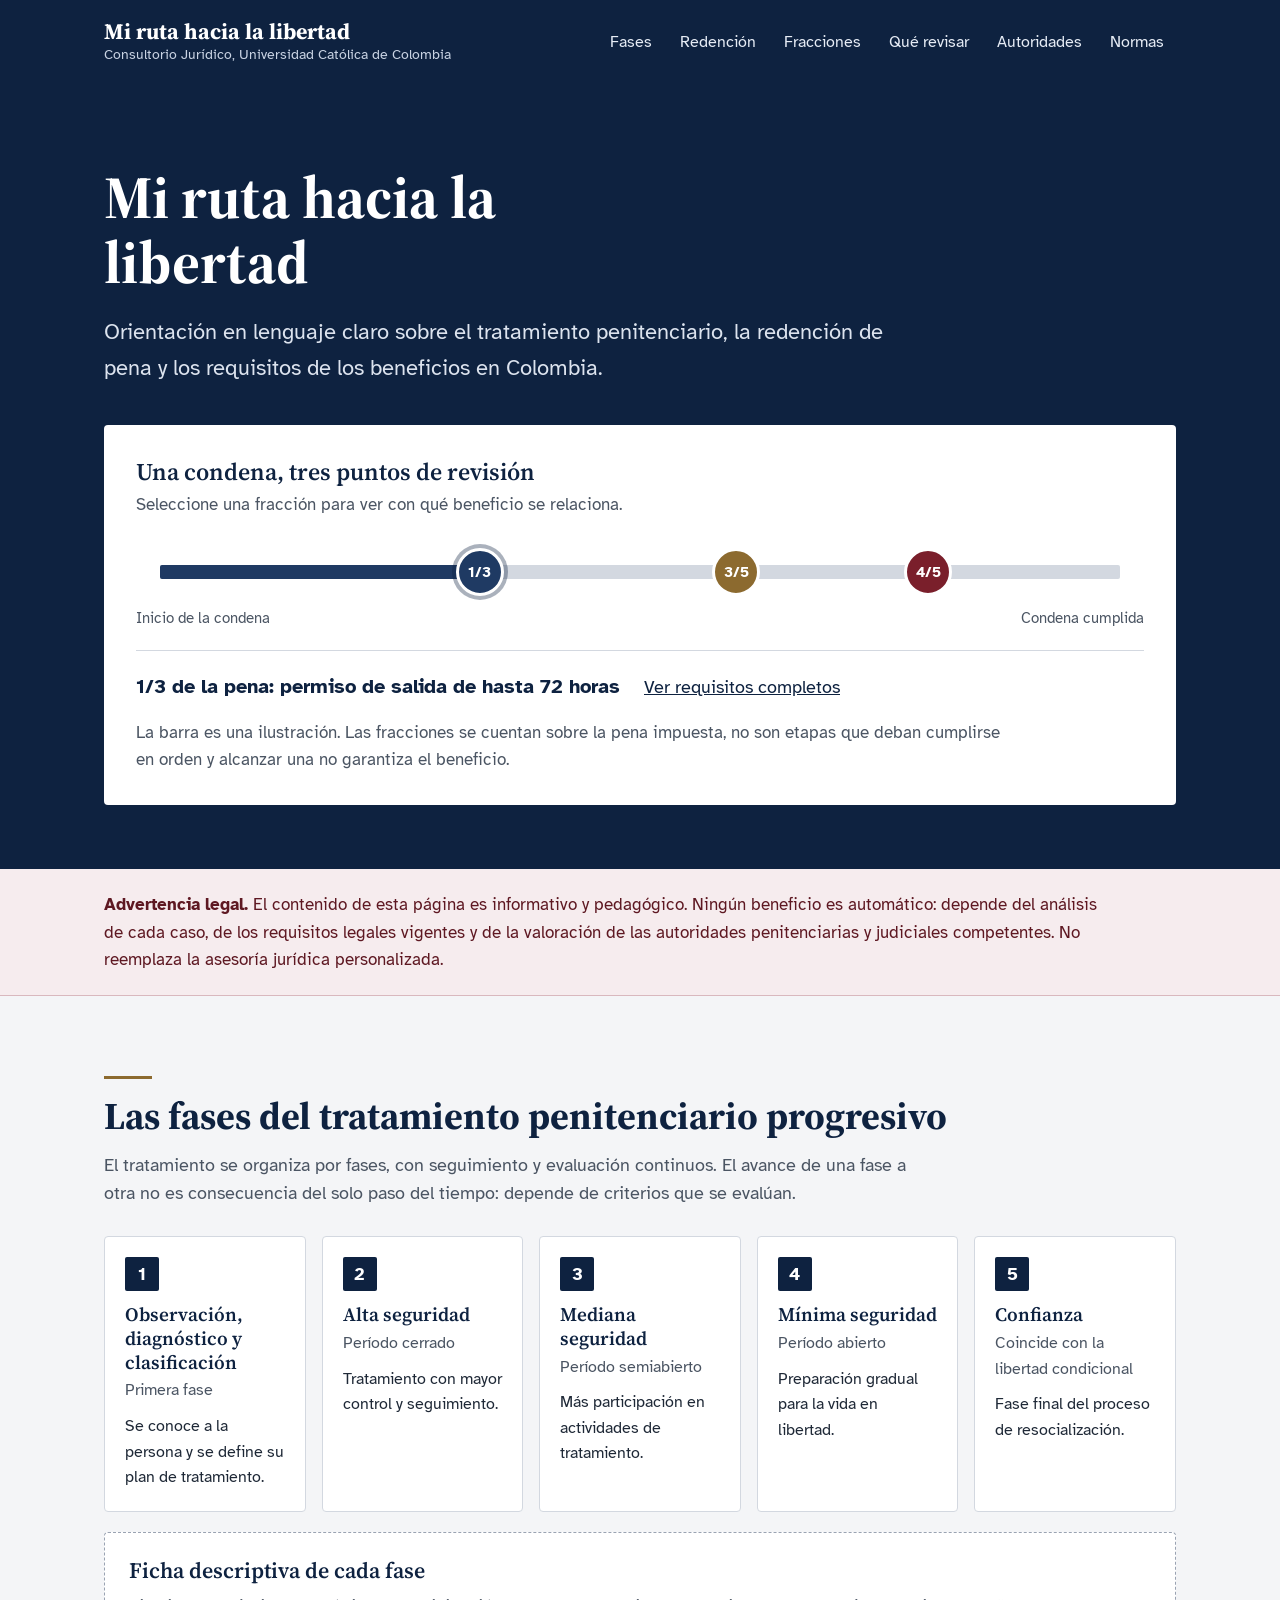
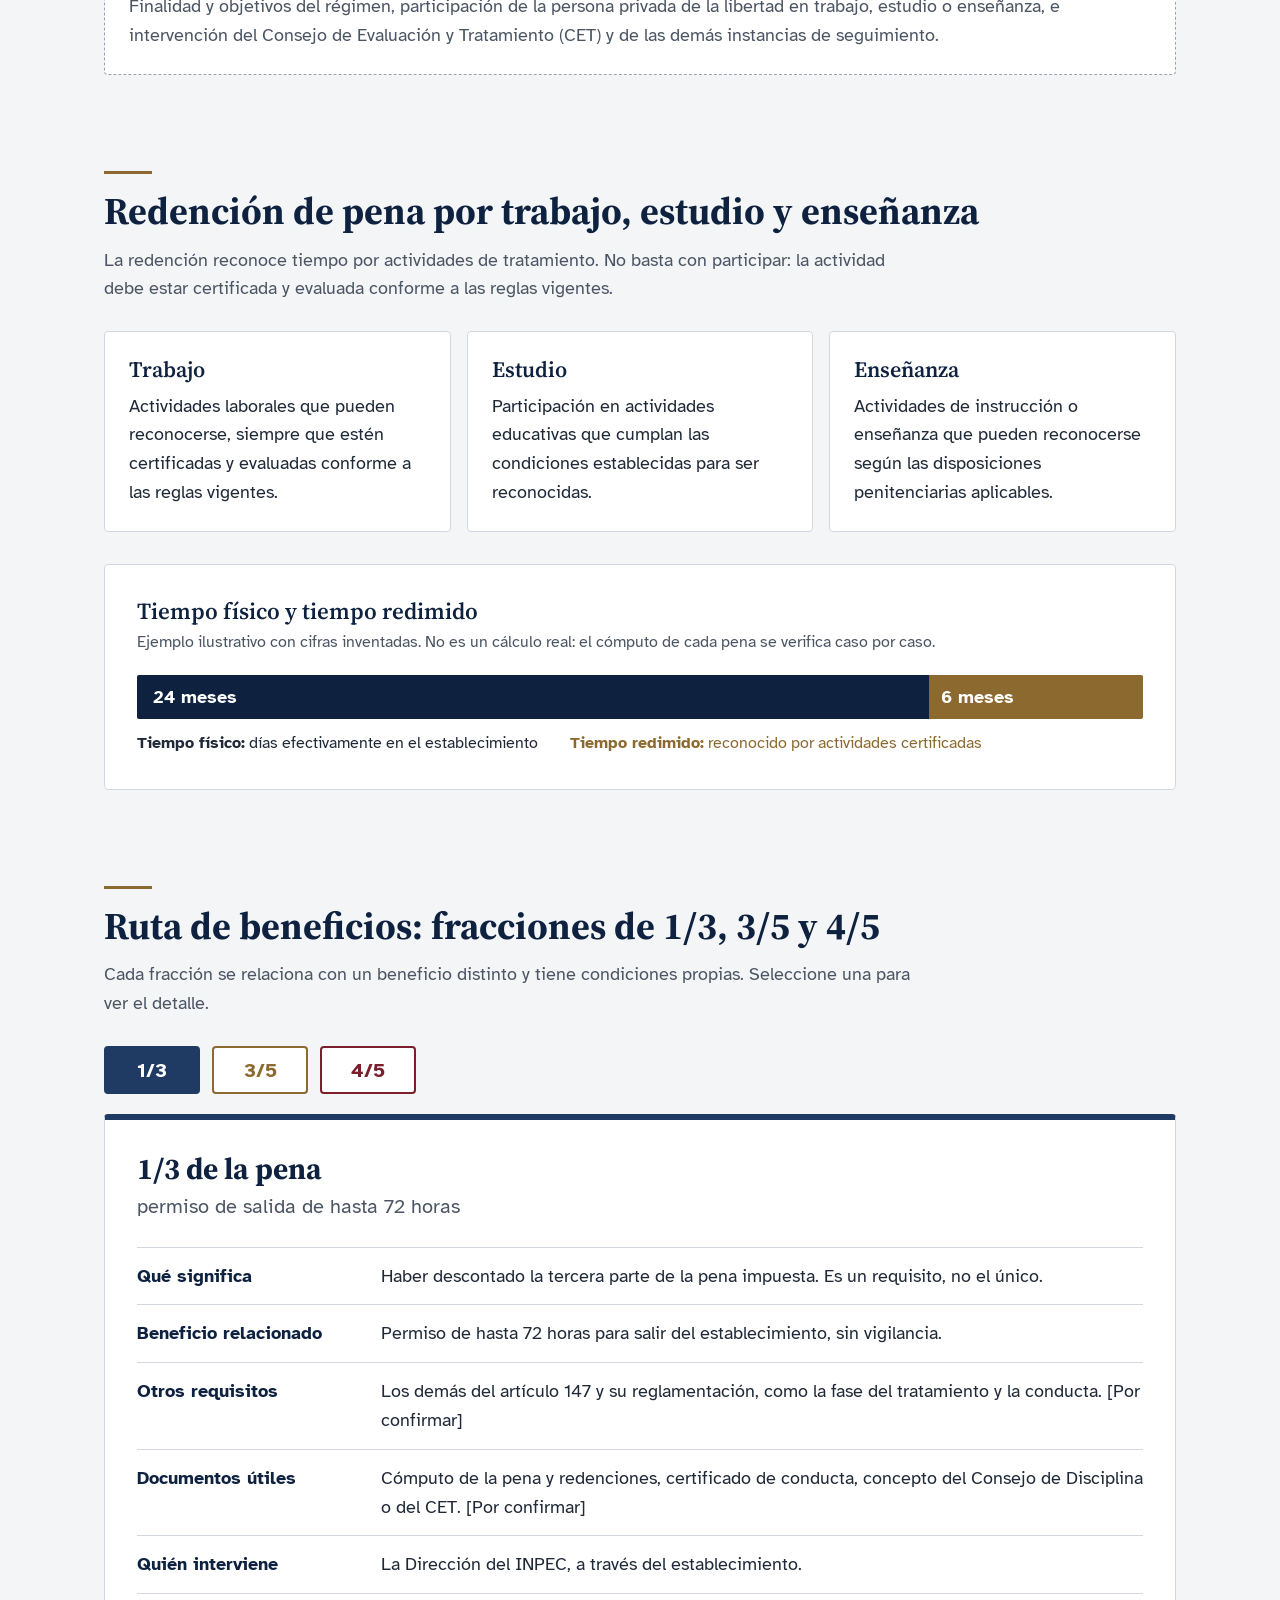
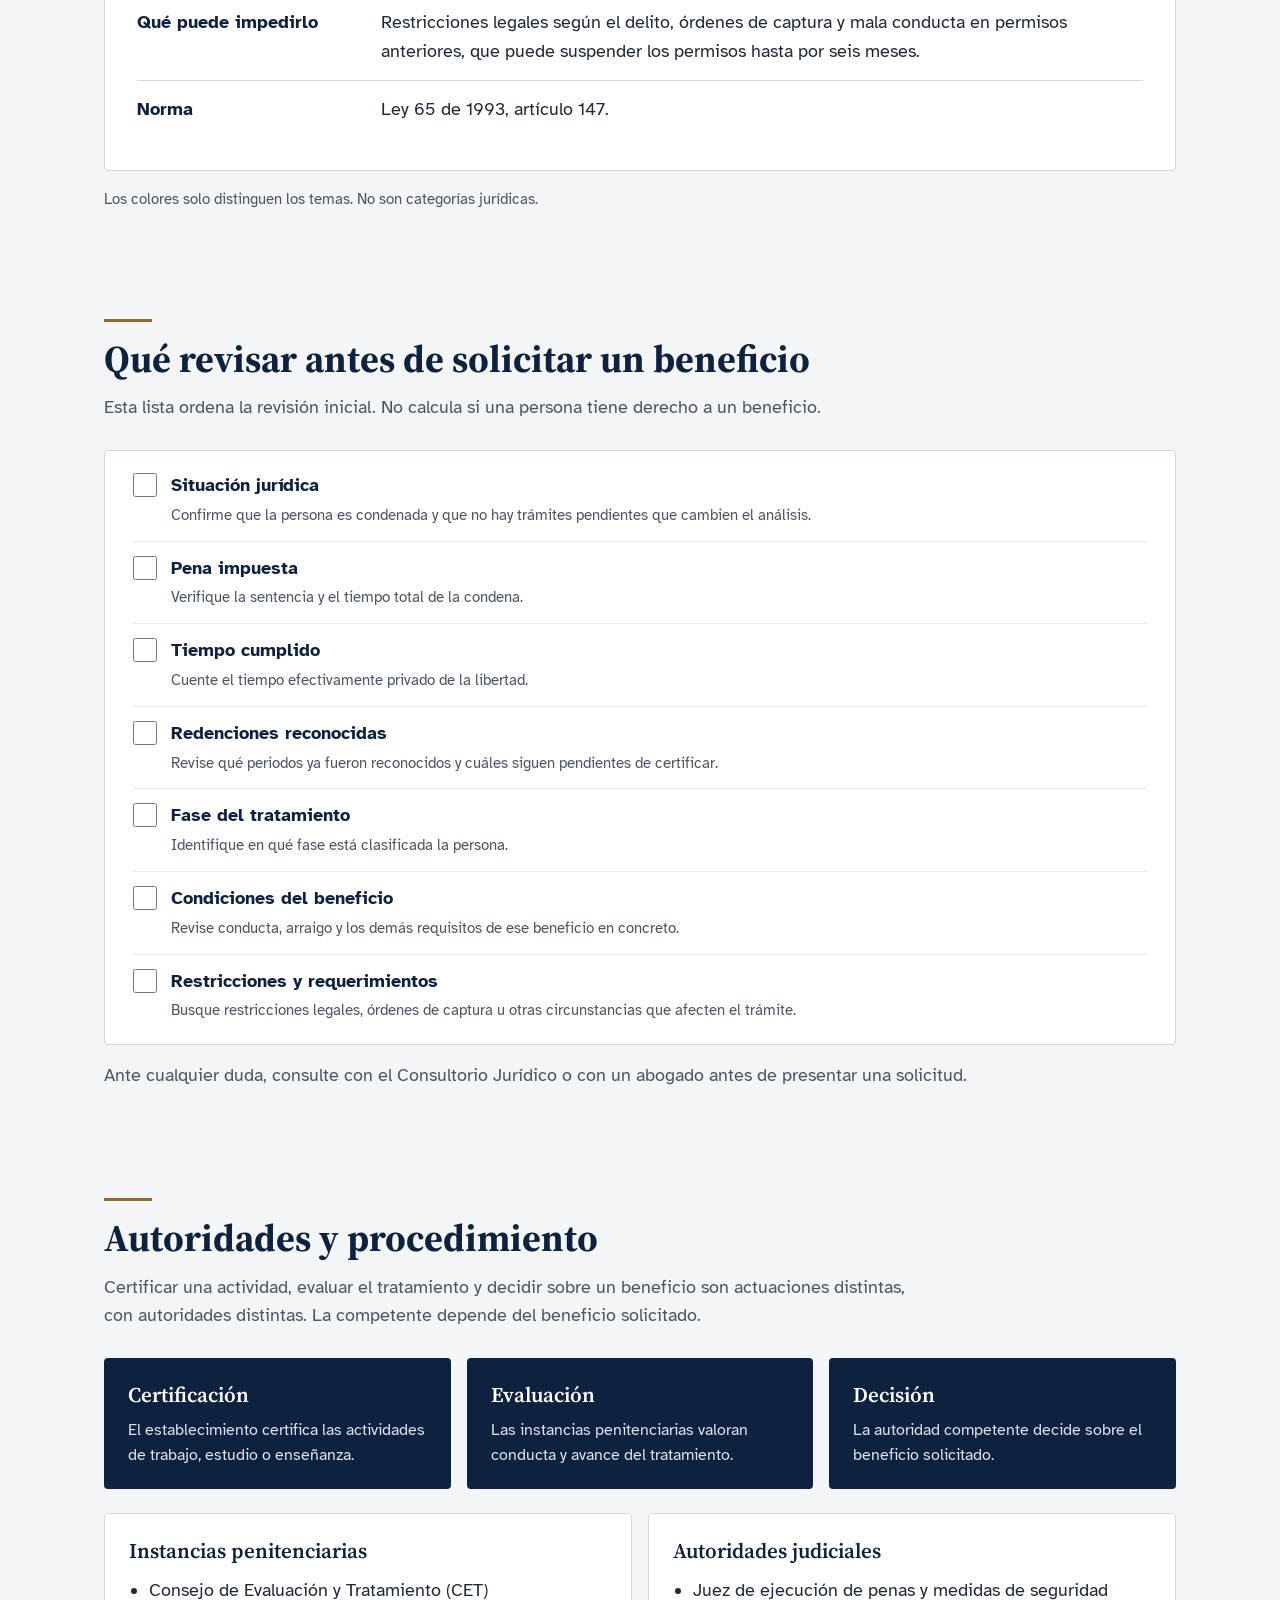
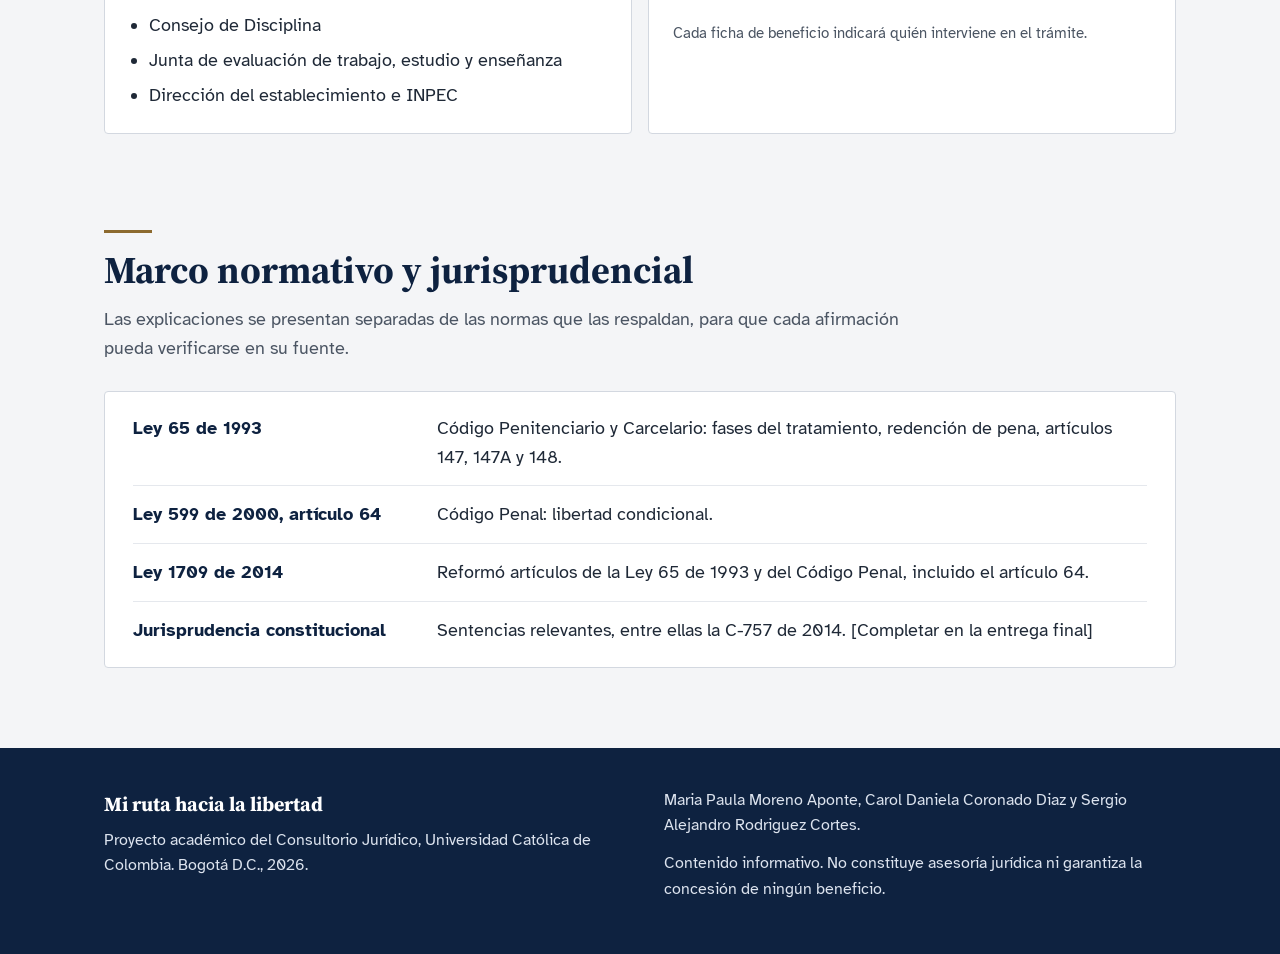
==== index.html @ f4479257 "Sitio web e infografía: Mi ruta hacia la libertad" ====
<!doctype html>
<html lang="es">
<head>
<meta charset="utf-8">
<meta name="viewport" content="width=device-width, initial-scale=1">
<title>Mi ruta hacia la libertad</title>
<meta name="description" content="Orientación en lenguaje claro sobre el tratamiento penitenciario, la redención de pena y los requisitos de los beneficios en Colombia.">
<link rel="preconnect" href="https://fonts.googleapis.com">
<link rel="preconnect" href="https://fonts.gstatic.com" crossorigin>
<link href="https://fonts.googleapis.com/css2?family=Atkinson+Hyperlegible:wght@400;700&amp;family=Source+Serif+4:opsz,wght@8..60,600;8..60,700&amp;display=swap" rel="stylesheet">
<link rel="stylesheet" href="css/styles.css">
</head>
<body>
<a class="skip-link" href="#contenido">Saltar al contenido</a>

<header class="site-header">
  <div class="container header-inner">
    <a class="brand" href="#inicio">
      <span class="brand-name">Mi ruta hacia la libertad</span>
      <span class="brand-sub">Consultorio Jurídico, Universidad Católica de Colombia</span>
    </a>
    <button class="nav-toggle" type="button" aria-expanded="false" aria-controls="menu">Menú</button>
    <nav id="menu" class="nav" aria-label="Principal">
      <a href="#fases">Fases</a>
      <a href="#redencion">Redención</a>
      <a href="#fracciones">Fracciones</a>
      <a href="#revisar">Qué revisar</a>
      <a href="#autoridades">Autoridades</a>
      <a href="#normas">Normas</a>
    </nav>
  </div>
</header>

<main id="contenido">

  <!-- Sección 1: inicio -->
  <section id="inicio" class="hero">
    <div class="container hero-inner">
      <h1>Mi ruta hacia la libertad</h1>
      <p class="hero-lead">Orientación en lenguaje claro sobre el tratamiento penitenciario, la redención de pena y los requisitos de los beneficios en Colombia.</p>

      <div class="route-card">
        <h2>Una condena, tres puntos de revisión</h2>
        <p class="muted">Seleccione una fracción para ver con qué beneficio se relaciona.</p>
        <div class="route-bar" id="barra">
          <div class="route-track"></div>
          <div class="route-fill" id="relleno"></div>
          <!-- Los marcadores se generan en js/main.js -->
        </div>
        <div class="route-ends"><span>Inicio de la condena</span><span>Condena cumplida</span></div>
        <div class="route-summary">
          <p id="resumen-hero"></p>
          <a href="#fracciones">Ver requisitos completos</a>
        </div>
        <p class="small muted">La barra es una ilustración. Las fracciones se cuentan sobre la pena impuesta, no son etapas que deban cumplirse en orden y alcanzar una no garantiza el beneficio.</p>
      </div>
    </div>
  </section>

  <!-- Advertencia legal -->
  <section class="legal-notice" aria-label="Advertencia legal">
    <div class="container">
      <p><strong>Advertencia legal.</strong> El contenido de esta página es informativo y pedagógico. Ningún beneficio es automático: depende del análisis de cada caso, de los requisitos legales vigentes y de la valoración de las autoridades penitenciarias y judiciales competentes. No reemplaza la asesoría jurídica personalizada.</p>
    </div>
  </section>

  <!-- Sección 2: fases -->
  <section id="fases" class="section container">
    <div class="rule"></div>
    <h2 class="section-title">Las fases del tratamiento penitenciario progresivo</h2>
    <p class="section-intro">El tratamiento se organiza por fases, con seguimiento y evaluación continuos. El avance de una fase a otra no es consecuencia del solo paso del tiempo: depende de criterios que se evalúan.</p>
    <ol class="phases">
      <li class="card"><span class="step">1</span><h3>Observación, diagnóstico y clasificación</h3><p class="small muted">Primera fase</p><p>Se conoce a la persona y se define su plan de tratamiento.</p></li>
      <li class="card"><span class="step">2</span><h3>Alta seguridad</h3><p class="small muted">Período cerrado</p><p>Tratamiento con mayor control y seguimiento.</p></li>
      <li class="card"><span class="step">3</span><h3>Mediana seguridad</h3><p class="small muted">Período semiabierto</p><p>Más participación en actividades de tratamiento.</p></li>
      <li class="card"><span class="step">4</span><h3>Mínima seguridad</h3><p class="small muted">Período abierto</p><p>Preparación gradual para la vida en libertad.</p></li>
      <li class="card"><span class="step">5</span><h3>Confianza</h3><p class="small muted">Coincide con la libertad condicional</p><p>Fase final del proceso de resocialización.</p></li>
    </ol>
    <div class="card card-dashed">
      <h3>Ficha descriptiva de cada fase</h3>
      <p class="muted">Finalidad y objetivos del régimen, participación de la persona privada de la libertad en trabajo, estudio o enseñanza, e intervención del Consejo de Evaluación y Tratamiento (CET) y de las demás instancias de seguimiento.</p>
    </div>
  </section>

  <!-- Sección 3: redención -->
  <section id="redencion" class="section container">
    <div class="rule"></div>
    <h2 class="section-title">Redención de pena por trabajo, estudio y enseñanza</h2>
    <p class="section-intro">La redención reconoce tiempo por actividades de tratamiento. No basta con participar: la actividad debe estar certificada y evaluada conforme a las reglas vigentes.</p>
    <div class="grid-3">
      <article class="card"><h3>Trabajo</h3><p>Actividades laborales que pueden reconocerse, siempre que estén certificadas y evaluadas conforme a las reglas vigentes.</p></article>
      <article class="card"><h3>Estudio</h3><p>Participación en actividades educativas que cumplan las condiciones establecidas para ser reconocidas.</p></article>
      <article class="card"><h3>Enseñanza</h3><p>Actividades de instrucción o enseñanza que pueden reconocerse según las disposiciones penitenciarias aplicables.</p></article>
    </div>
    <div class="card example">
      <h3>Tiempo físico y tiempo redimido</h3>
      <p class="small muted">Ejemplo ilustrativo con cifras inventadas. No es un cálculo real: el cómputo de cada pena se verifica caso por caso.</p>
      <div class="stack-bar" role="img" aria-label="Ejemplo: 24 meses de tiempo físico y 6 meses de tiempo redimido">
        <div class="stack-physical">24 meses</div>
        <div class="stack-redeemed">6 meses</div>
      </div>
      <p class="legend"><span><strong>Tiempo físico:</strong> días efectivamente en el establecimiento</span> <span class="bronze"><strong>Tiempo redimido:</strong> reconocido por actividades certificadas</span></p>
    </div>
  </section>

  <!-- Sección 4: fracciones -->
  <section id="fracciones" class="section container">
    <div class="rule"></div>
    <h2 class="section-title">Ruta de beneficios: fracciones de 1/3, 3/5 y 4/5</h2>
    <p class="section-intro">Cada fracción se relaciona con un beneficio distinto y tiene condiciones propias. Seleccione una para ver el detalle.</p>
    <div class="tabs" id="pestanas" role="group" aria-label="Fracción de la condena">
      <!-- Los botones se generan en js/main.js -->
    </div>
    <article class="card detail" id="detalle" aria-live="polite">
      <h3 id="detalle-titulo"></h3>
      <p class="detail-sub" id="detalle-sub"></p>
      <div class="detail-rows" id="detalle-filas"></div>
    </article>
    <p class="small muted">Los colores solo distinguen los temas. No son categorías jurídicas.</p>
  </section>

  <!-- Sección 5: qué revisar -->
  <section id="revisar" class="section container">
    <div class="rule"></div>
    <h2 class="section-title">Qué revisar antes de solicitar un beneficio</h2>
    <p class="section-intro">Esta lista ordena la revisión inicial. No calcula si una persona tiene derecho a un beneficio.</p>
    <form class="checklist" onsubmit="return false">
      <fieldset>
        <legend class="sr-only">Lista de revisión</legend>
        <label><input type="checkbox"><span><strong>Situación jurídica</strong><br><span class="small muted">Confirme que la persona es condenada y que no hay trámites pendientes que cambien el análisis.</span></span></label>
        <label><input type="checkbox"><span><strong>Pena impuesta</strong><br><span class="small muted">Verifique la sentencia y el tiempo total de la condena.</span></span></label>
        <label><input type="checkbox"><span><strong>Tiempo cumplido</strong><br><span class="small muted">Cuente el tiempo efectivamente privado de la libertad.</span></span></label>
        <label><input type="checkbox"><span><strong>Redenciones reconocidas</strong><br><span class="small muted">Revise qué periodos ya fueron reconocidos y cuáles siguen pendientes de certificar.</span></span></label>
        <label><input type="checkbox"><span><strong>Fase del tratamiento</strong><br><span class="small muted">Identifique en qué fase está clasificada la persona.</span></span></label>
        <label><input type="checkbox"><span><strong>Condiciones del beneficio</strong><br><span class="small muted">Revise conducta, arraigo y los demás requisitos de ese beneficio en concreto.</span></span></label>
        <label><input type="checkbox"><span><strong>Restricciones y requerimientos</strong><br><span class="small muted">Busque restricciones legales, órdenes de captura u otras circunstancias que afecten el trámite.</span></span></label>
      </fieldset>
    </form>
    <p class="muted">Ante cualquier duda, consulte con el Consultorio Jurídico o con un abogado antes de presentar una solicitud.</p>
  </section>

  <!-- Sección 6: autoridades -->
  <section id="autoridades" class="section container">
    <div class="rule"></div>
    <h2 class="section-title">Autoridades y procedimiento</h2>
    <p class="section-intro">Certificar una actividad, evaluar el tratamiento y decidir sobre un beneficio son actuaciones distintas, con autoridades distintas. La competente depende del beneficio solicitado.</p>
    <div class="grid-3 steps-dark">
      <div class="card-dark"><h3>Certificación</h3><p>El establecimiento certifica las actividades de trabajo, estudio o enseñanza.</p></div>
      <div class="card-dark"><h3>Evaluación</h3><p>Las instancias penitenciarias valoran conducta y avance del tratamiento.</p></div>
      <div class="card-dark"><h3>Decisión</h3><p>La autoridad competente decide sobre el beneficio solicitado.</p></div>
    </div>
    <div class="grid-2">
      <div class="card">
        <h3>Instancias penitenciarias</h3>
        <ul>
          <li>Consejo de Evaluación y Tratamiento (CET)</li>
          <li>Consejo de Disciplina</li>
          <li>Junta de evaluación de trabajo, estudio y enseñanza</li>
          <li>Dirección del establecimiento e INPEC</li>
        </ul>
      </div>
      <div class="card">
        <h3>Autoridades judiciales</h3>
        <ul><li>Juez de ejecución de penas y medidas de seguridad</li></ul>
        <p class="small muted">Cada ficha de beneficio indicará quién interviene en el trámite.</p>
      </div>
    </div>
  </section>

  <!-- Marco normativo -->
  <section id="normas" class="section container section-last">
    <div class="rule"></div>
    <h2 class="section-title">Marco normativo y jurisprudencial</h2>
    <p class="section-intro">Las explicaciones se presentan separadas de las normas que las respaldan, para que cada afirmación pueda verificarse en su fuente.</p>
    <div class="card list-card">
      <div class="list-row"><div class="list-key">Ley 65 de 1993</div><div>Código Penitenciario y Carcelario: fases del tratamiento, redención de pena, artículos 147, 147A y 148.</div></div>
      <div class="list-row"><div class="list-key">Ley 599 de 2000, artículo 64</div><div>Código Penal: libertad condicional.</div></div>
      <div class="list-row"><div class="list-key">Ley 1709 de 2014</div><div>Reformó artículos de la Ley 65 de 1993 y del Código Penal, incluido el artículo 64.</div></div>
      <div class="list-row"><div class="list-key">Jurisprudencia constitucional</div><div>Sentencias relevantes, entre ellas la C-757 de 2014. [Completar en la entrega final]</div></div>
    </div>
  </section>
</main>

<footer class="site-footer">
  <div class="container footer-inner">
    <div>
      <p class="footer-title">Mi ruta hacia la libertad</p>
      <p>Proyecto académico del Consultorio Jurídico, Universidad Católica de Colombia. Bogotá D.C., 2026.</p>
    </div>
    <div>
      <p>Maria Paula Moreno Aponte, Carol Daniela Coronado Diaz y Sergio Alejandro Rodriguez Cortes.</p>
      <p>Contenido informativo. No constituye asesoría jurídica ni garantiza la concesión de ningún beneficio.</p>
    </div>
  </div>
</footer>

<script src="js/main.js" defer></script>
</body>
</html>
---- css/styles.css ----
/* Mi ruta hacia la libertad - estilos del sitio
   Paleta: azul marino, bronce y borgoña sobre gris claro. */

:root {
  --ink: #0e2240;
  --text: #1f2937;
  --muted: #4b5563;
  --line: #d3d8e0;
  --line-soft: #e5e8ed;
  --paper: #f4f5f7;
  --white: #ffffff;
  --bronze: #8c6a2f;
  --burgundy: #7a1f2b;
  --navy-mid: #1f3a63;
  --blush: #f6ecee;
  --blush-line: #d9b8be;
  --serif: 'Source Serif 4', Georgia, serif;
  --sans: 'Atkinson Hyperlegible', system-ui, sans-serif;
}

* { box-sizing: border-box; }
html { scroll-behavior: smooth; }
body {
  margin: 0;
  background: var(--paper);
  color: var(--text);
  font-family: var(--sans);
  font-size: 18px;
  line-height: 1.6;
}
a { color: var(--ink); }
a:hover { color: var(--bronze); }
:focus-visible { outline: 3px solid var(--bronze); outline-offset: 3px; }
h1, h2, h3 { font-family: var(--serif); color: var(--ink); margin: 0; }
p { margin: 0 0 12px; }
ul { margin: 0; padding-left: 20px; display: flex; flex-direction: column; gap: 6px; }

.container { max-width: 1120px; margin: 0 auto; padding-left: 24px; padding-right: 24px; }
.muted { color: var(--muted); }
.small { font-size: 15px; }
.bronze { color: var(--bronze); }
.sr-only { position: absolute; width: 1px; height: 1px; overflow: hidden; clip: rect(0 0 0 0); }
.skip-link { position: absolute; left: -999px; top: 0; background: var(--white); padding: 10px 14px; z-index: 10; }
.skip-link:focus { left: 8px; top: 8px; }

/* Cabecera */
.site-header { background: var(--ink); color: var(--white); }
.header-inner { display: flex; flex-wrap: wrap; align-items: center; justify-content: space-between; gap: 12px 32px; padding-top: 18px; padding-bottom: 18px; }
.brand { text-decoration: none; color: var(--white); display: block; }
.brand:hover { color: var(--white); }
.brand-name { display: block; font-family: var(--serif); font-weight: 700; font-size: 22px; line-height: 1.2; }
.brand-sub { display: block; font-size: 14px; color: #c9d3e3; }
.nav { display: flex; flex-wrap: wrap; gap: 0 4px; }
.nav a { padding: 10px 12px; font-size: 16px; color: #e6ecf5; text-decoration: none; }
.nav a:hover { color: #d9b97a; }
.nav-toggle { display: none; min-height: 44px; padding: 8px 16px; font-size: 16px; color: var(--white); background: transparent; border: 1px solid #8fa0bc; border-radius: 4px; cursor: pointer; }

/* Hero */
.hero { background: var(--ink); color: var(--white); }
.hero-inner { padding-top: clamp(40px, 7vw, 80px); padding-bottom: clamp(40px, 6vw, 64px); }
.hero h1 { color: var(--white); font-weight: 700; font-size: clamp(36px, 6vw, 60px); line-height: 1.08; margin-bottom: 20px; max-width: 16ch; }
.hero-lead { font-size: clamp(18px, 2.4vw, 22px); max-width: 58ch; margin-bottom: 40px; color: #dce3ee; }

.route-card { background: var(--white); color: var(--text); border-radius: 4px; padding: clamp(20px, 3vw, 32px); }
.route-card h2 { font-weight: 600; font-size: 24px; line-height: 1.25; margin-bottom: 4px; }
.route-card > .muted { margin-bottom: 24px; font-size: 17px; }
.route-bar { position: relative; height: 60px; margin: 0 24px; }
.route-track { position: absolute; left: 0; right: 0; top: 23px; height: 14px; border-radius: 2px; background: var(--line); }
.route-fill { position: absolute; left: 0; top: 23px; height: 14px; border-radius: 2px; width: 33%; background: var(--frac, var(--navy-mid)); }
.marker {
  position: absolute; top: 50%; transform: translate(-50%, -50%);
  width: 48px; height: 48px; padding: 0; border-radius: 50%;
  border: 3px solid var(--white); background: var(--frac); color: var(--white);
  font: 700 15px var(--sans); cursor: pointer;
}
.marker[aria-pressed="true"] { box-shadow: 0 0 0 4px rgba(14, 34, 64, 0.35); }
.route-ends { display: flex; justify-content: space-between; gap: 16px; font-size: 15px; color: var(--muted); margin-top: 4px; }
.route-summary { margin-top: 20px; padding-top: 20px; border-top: 1px solid var(--line); display: flex; flex-wrap: wrap; gap: 8px 24px; align-items: baseline; }
.route-summary p { margin: 0; font-weight: 700; font-size: 20px; color: var(--ink); }
.route-card > .small { margin: 16px 0 0; max-width: 80ch; }

/* Advertencia legal */
.legal-notice { background: var(--blush); border-bottom: 1px solid var(--blush-line); color: #5e1822; }
.legal-notice .container { padding-top: 22px; padding-bottom: 22px; }
.legal-notice p { margin: 0; max-width: 92ch; font-size: 17px; }

/* Secciones */
.section { padding-top: clamp(48px, 7vw, 80px); padding-bottom: 16px; }
.section-last { padding-bottom: clamp(48px, 7vw, 80px); }
.rule { width: 48px; height: 3px; background: var(--bronze); margin-bottom: 16px; }
.section-title { font-weight: 700; font-size: clamp(28px, 4vw, 38px); line-height: 1.15; margin-bottom: 12px; }
.section-intro { max-width: 68ch; margin-bottom: 28px; color: var(--muted); }

.card { background: var(--white); border: 1px solid var(--line); border-radius: 4px; padding: 24px; }
.card h3 { font-weight: 600; font-size: 22px; line-height: 1.25; margin-bottom: 8px; }
.card p:last-child { margin-bottom: 0; }
.card-dashed { border: 1px dashed #9aa3b2; margin-top: 20px; }

.grid-3 { display: flex; flex-wrap: wrap; gap: 16px; }
.grid-3 > * { flex: 1 1 280px; min-width: 0; }
.grid-2 { display: flex; flex-wrap: wrap; gap: 16px; }
.grid-2 > * { flex: 1 1 320px; min-width: 0; }

/* Fases */
.phases { list-style: none; margin: 0; padding: 0; display: flex; flex-wrap: wrap; gap: 16px; }
.phases > li { flex: 1 1 190px; min-width: 0; padding: 20px; }
.phases h3 { font-size: 19px; margin-bottom: 4px; }
.phases p { font-size: 16px; }
.phases .small { margin-bottom: 10px; }
.step { display: flex; align-items: center; justify-content: center; width: 34px; height: 34px; border-radius: 2px; background: var(--ink); color: var(--white); font-weight: 700; margin-bottom: 12px; }

/* Redención */
.example { margin-top: 32px; padding: clamp(20px, 3vw, 32px); }
.example h3 { font-size: 23px; margin-bottom: 4px; }
.example .small { margin-bottom: 20px; font-size: 16px; }
.stack-bar { display: flex; height: 44px; border-radius: 2px; overflow: hidden; }
.stack-physical { flex: 24 1 0; background: var(--ink); color: var(--white); display: flex; align-items: center; padding: 0 16px; font-weight: 700; min-width: 0; }
.stack-redeemed { flex: 6 1 0; background: var(--bronze); color: var(--white); display: flex; align-items: center; padding: 0 12px; font-weight: 700; min-width: 0; }
.legend { display: flex; flex-wrap: wrap; gap: 8px 32px; margin: 12px 0 0; font-size: 16px; }

/* Fracciones */
.tabs { display: flex; flex-wrap: wrap; gap: 12px; margin-bottom: 20px; }
.tab {
  min-width: 96px; min-height: 48px; padding: 8px 24px; border-radius: 4px;
  font: 700 20px var(--sans); cursor: pointer;
  border: 2px solid var(--frac); background: var(--white); color: var(--frac);
}
.tab[aria-pressed="true"] { background: var(--frac); color: var(--white); }
.detail { border-top: 6px solid var(--frac, var(--navy-mid)); padding: clamp(20px, 3vw, 32px); }
.detail h3 { font-weight: 700; font-size: 30px; line-height: 1.15; margin-bottom: 4px; }
.detail-sub { font-size: 20px; color: var(--muted); margin-bottom: 24px; }
.detail-row { display: flex; flex-wrap: wrap; gap: 4px 24px; padding: 14px 0; border-top: 1px solid var(--line); }
.detail-key { flex: 0 0 220px; font-weight: 700; color: var(--ink); }
.detail-val { flex: 1 1 280px; min-width: 0; }
#fracciones > .small { margin-top: 16px; max-width: 80ch; }

/* Lista de revisión */
.checklist { background: var(--white); border: 1px solid var(--line); border-radius: 4px; padding: 8px clamp(16px, 3vw, 28px); margin-bottom: 16px; }
.checklist fieldset { border: 0; margin: 0; padding: 0; min-width: 0; }
.checklist label { display: flex; gap: 14px; align-items: flex-start; min-height: 44px; padding: 12px 0; border-bottom: 1px solid var(--line-soft); cursor: pointer; }
.checklist label:last-child { border-bottom: 0; }
.checklist input { width: 24px; height: 24px; margin: 2px 0 0; flex: none; accent-color: var(--ink); }
.checklist strong { color: var(--ink); }

/* Autoridades */
.steps-dark { margin-bottom: 24px; }
.card-dark { background: var(--ink); color: var(--white); border-radius: 4px; padding: 20px 24px; }
.card-dark h3 { color: var(--white); font-weight: 600; font-size: 21px; margin-bottom: 6px; }
.card-dark p { margin: 0; color: #dce3ee; font-size: 16px; }
.grid-2 .card h3 { font-size: 21px; margin-bottom: 12px; }
.grid-2 .card .small { margin: 16px 0 0; }

/* Normas */
.list-card { padding: 8px clamp(16px, 3vw, 28px); }
.list-row { display: flex; flex-wrap: wrap; gap: 4px 24px; padding: 14px 0; border-bottom: 1px solid var(--line-soft); }
.list-row:last-child { border-bottom: 0; }
.list-key { flex: 0 0 280px; font-weight: 700; color: var(--ink); }
.list-row > div:last-child { flex: 1 1 280px; min-width: 0; }

/* Pie */
.site-footer { background: var(--ink); color: #dce3ee; }
.footer-inner { display: flex; flex-wrap: wrap; gap: 24px 48px; padding-top: 40px; padding-bottom: 40px; font-size: 16px; }
.footer-inner > div { flex: 1 1 320px; min-width: 0; }
.footer-title { font-family: var(--serif); font-weight: 700; font-size: 20px; color: var(--white); margin-bottom: 8px; }

/* Móvil */
@media (max-width: 720px) {
  body { font-size: 17px; }
  .nav-toggle { display: inline-block; }
  .nav { display: none; flex-direction: column; width: 100%; border-top: 1px solid #2b4064; }
  .nav.is-open { display: flex; }
  .nav a { padding: 14px 4px; border-bottom: 1px solid #2b4064; }
  .detail-key, .list-key { flex-basis: 100%; }
  .detail h3 { font-size: 26px; }
  .detail-sub { font-size: 18px; }
  .tabs { gap: 8px; }
  .tab { flex: 1 1 0; min-width: 0; padding: 8px; font-size: 19px; }
  .route-bar { margin: 0 22px; }
  .route-summary p { font-size: 18px; }
}

@media (prefers-reduced-motion: reduce) {
  html { scroll-behavior: auto; }
}
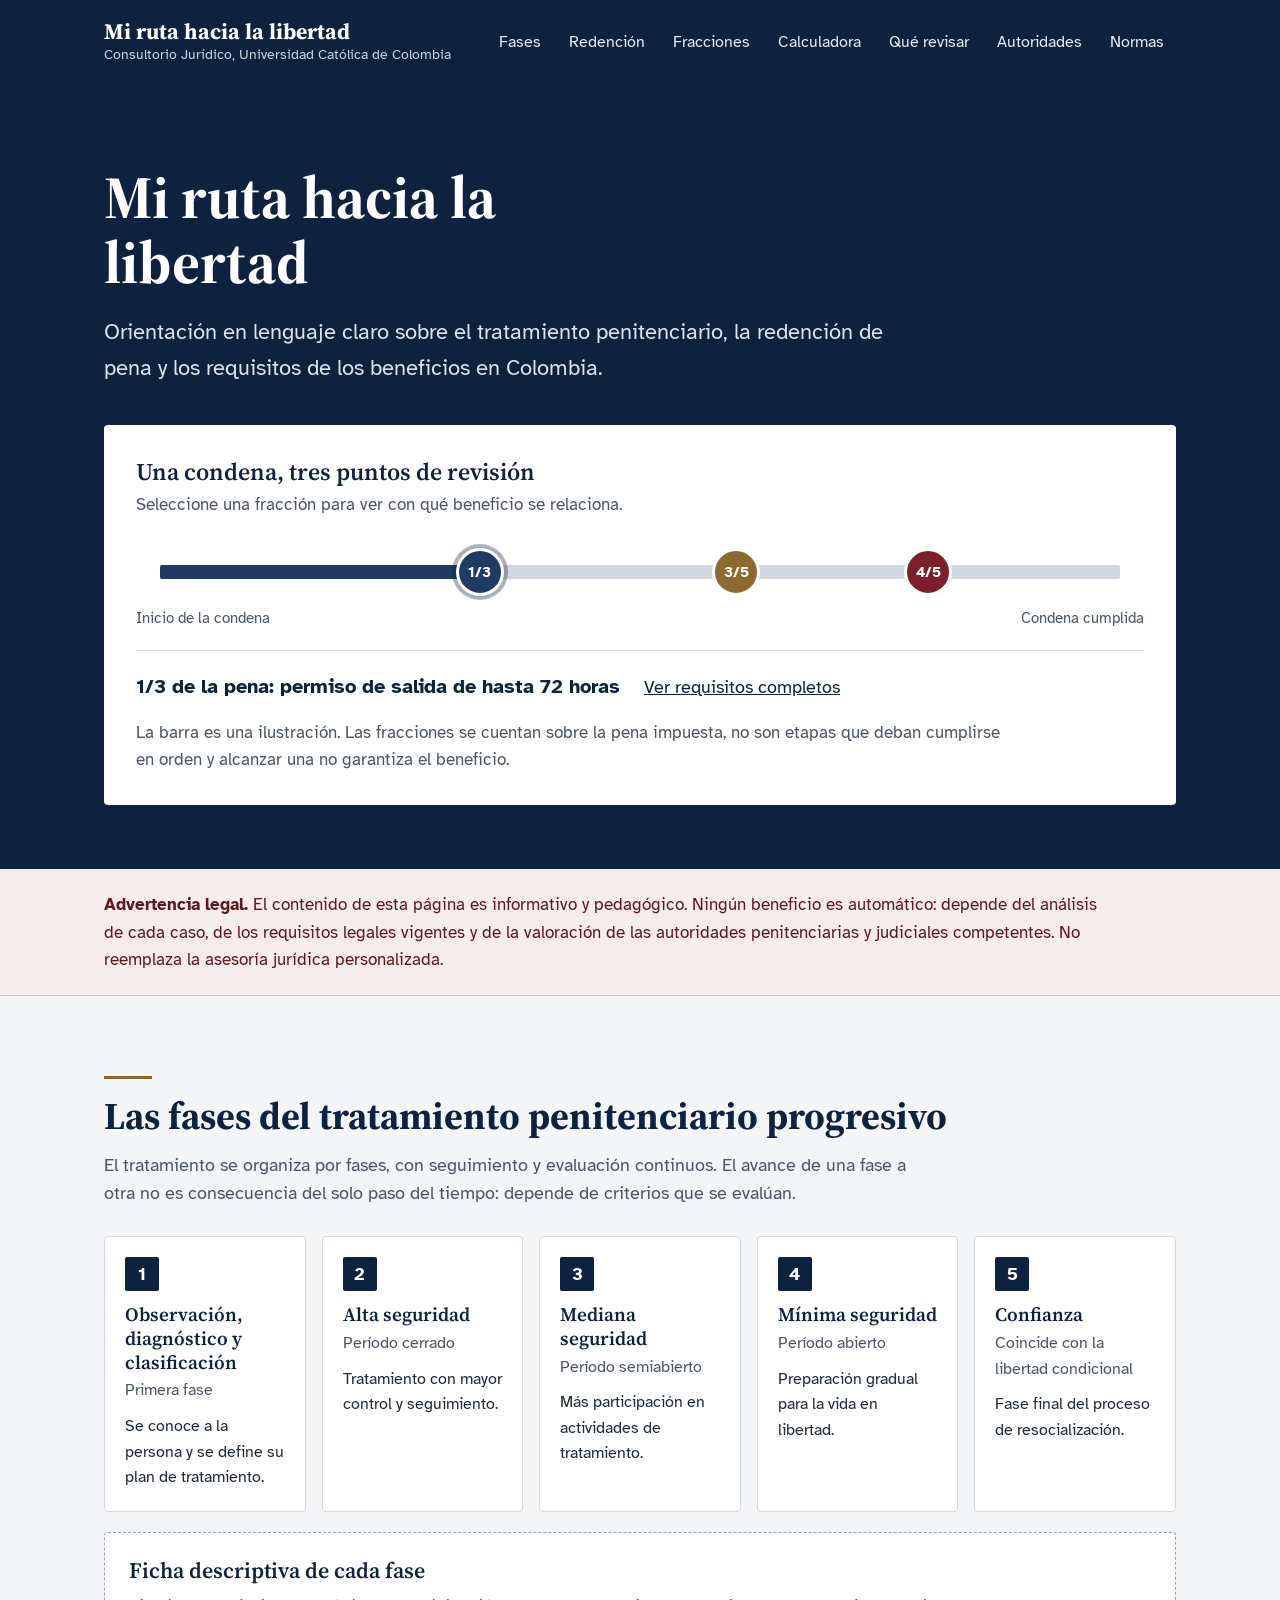
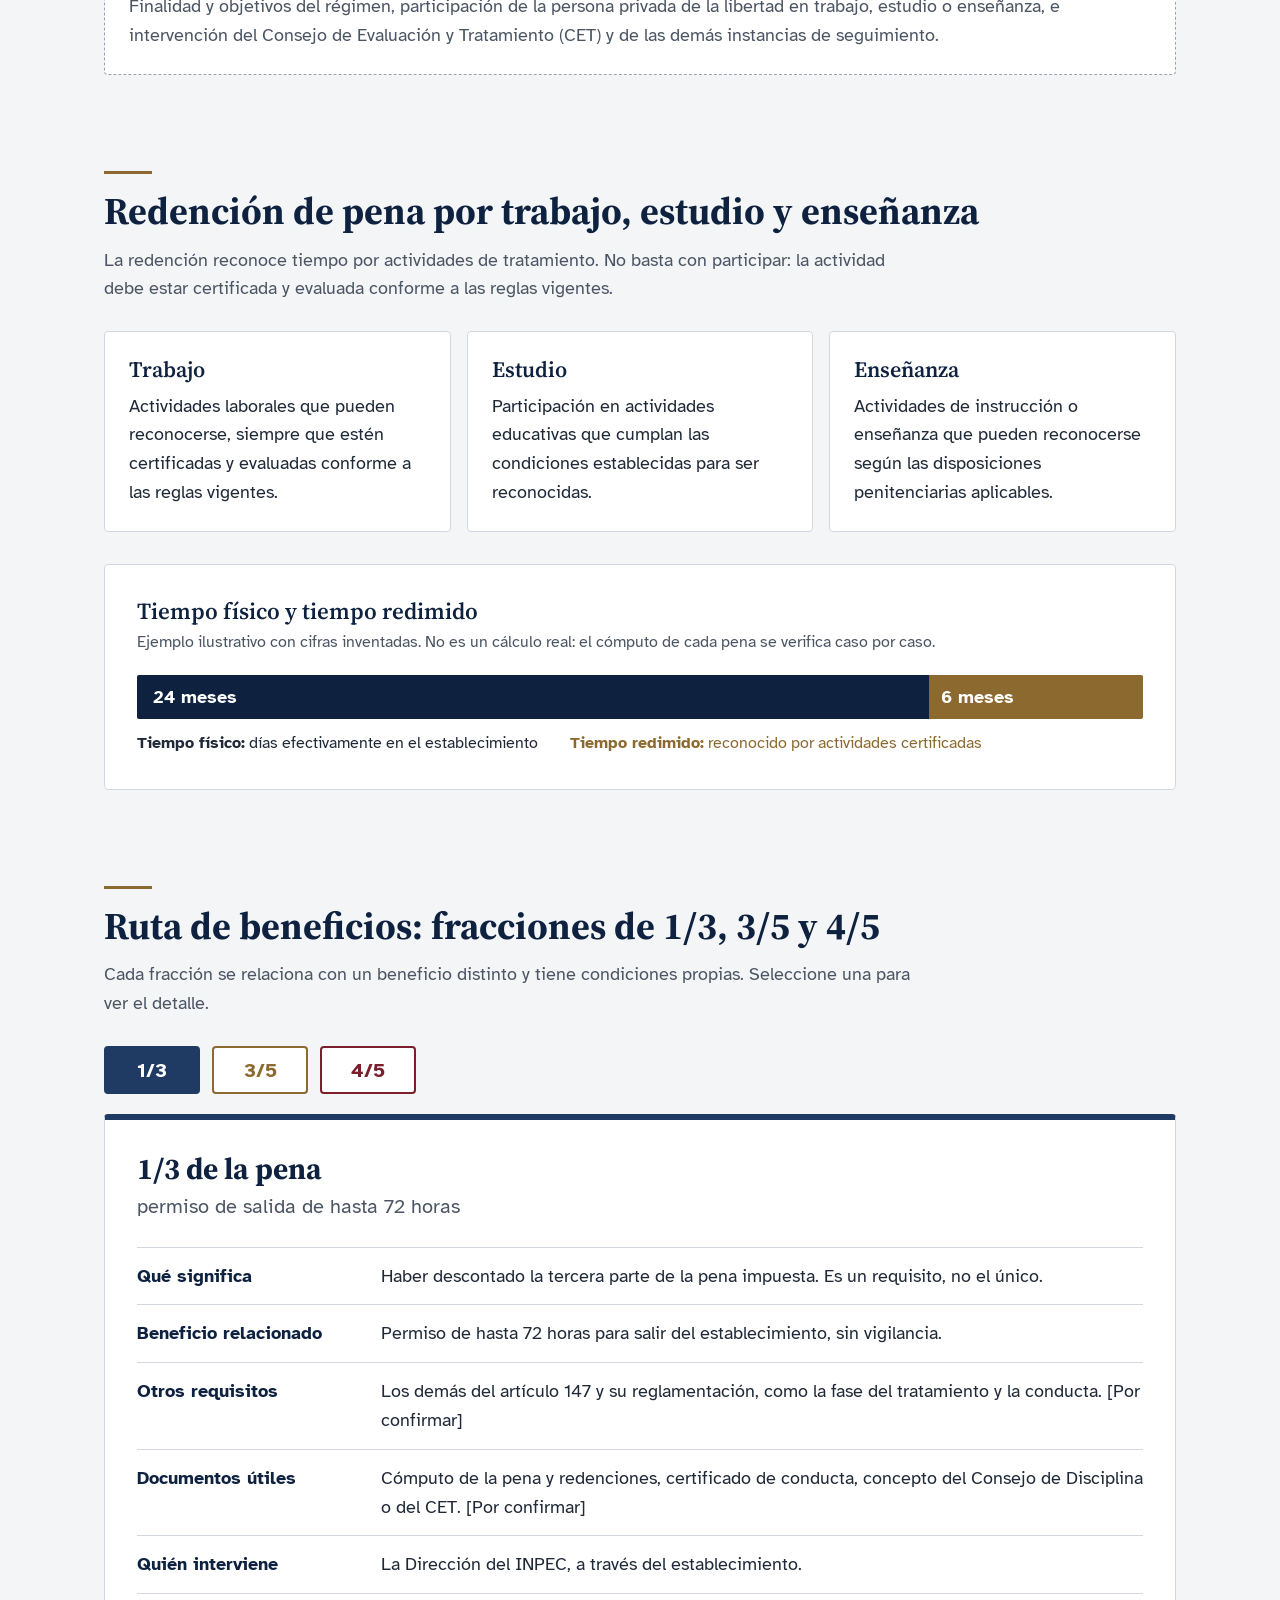
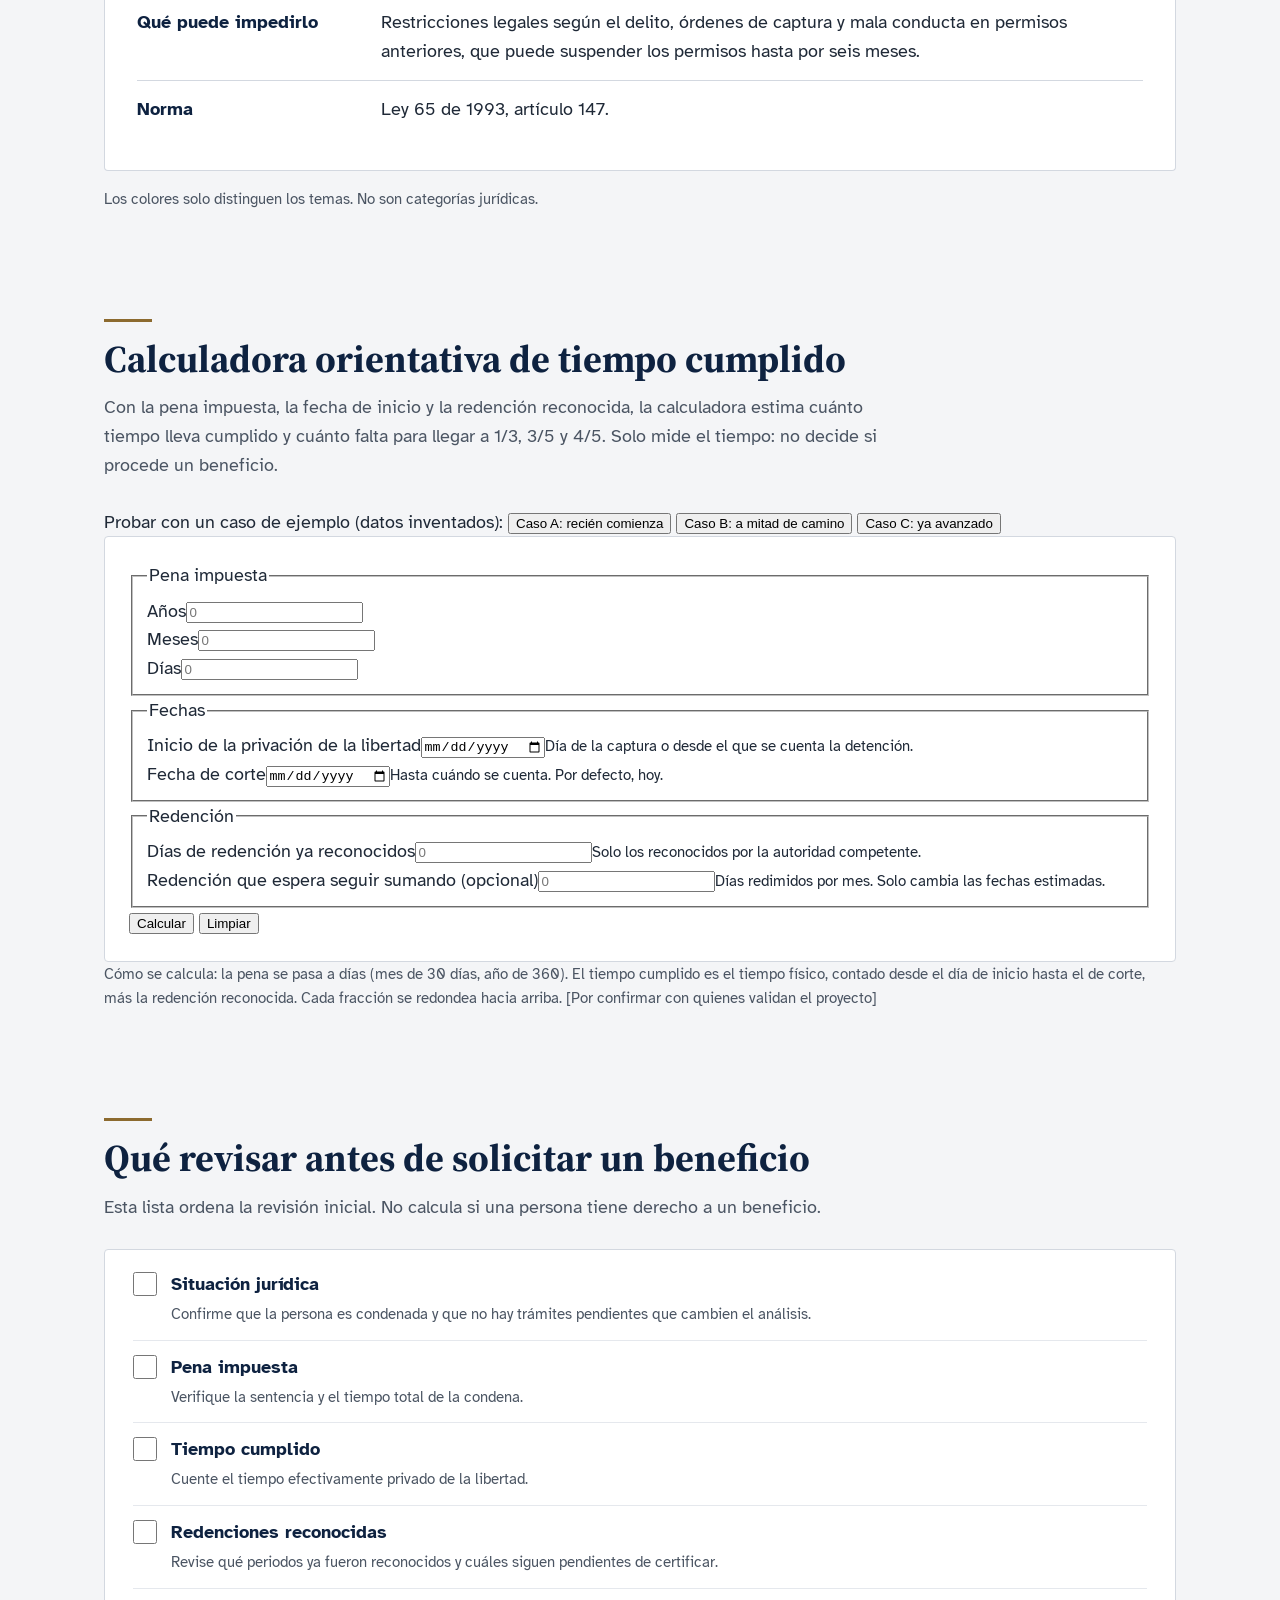
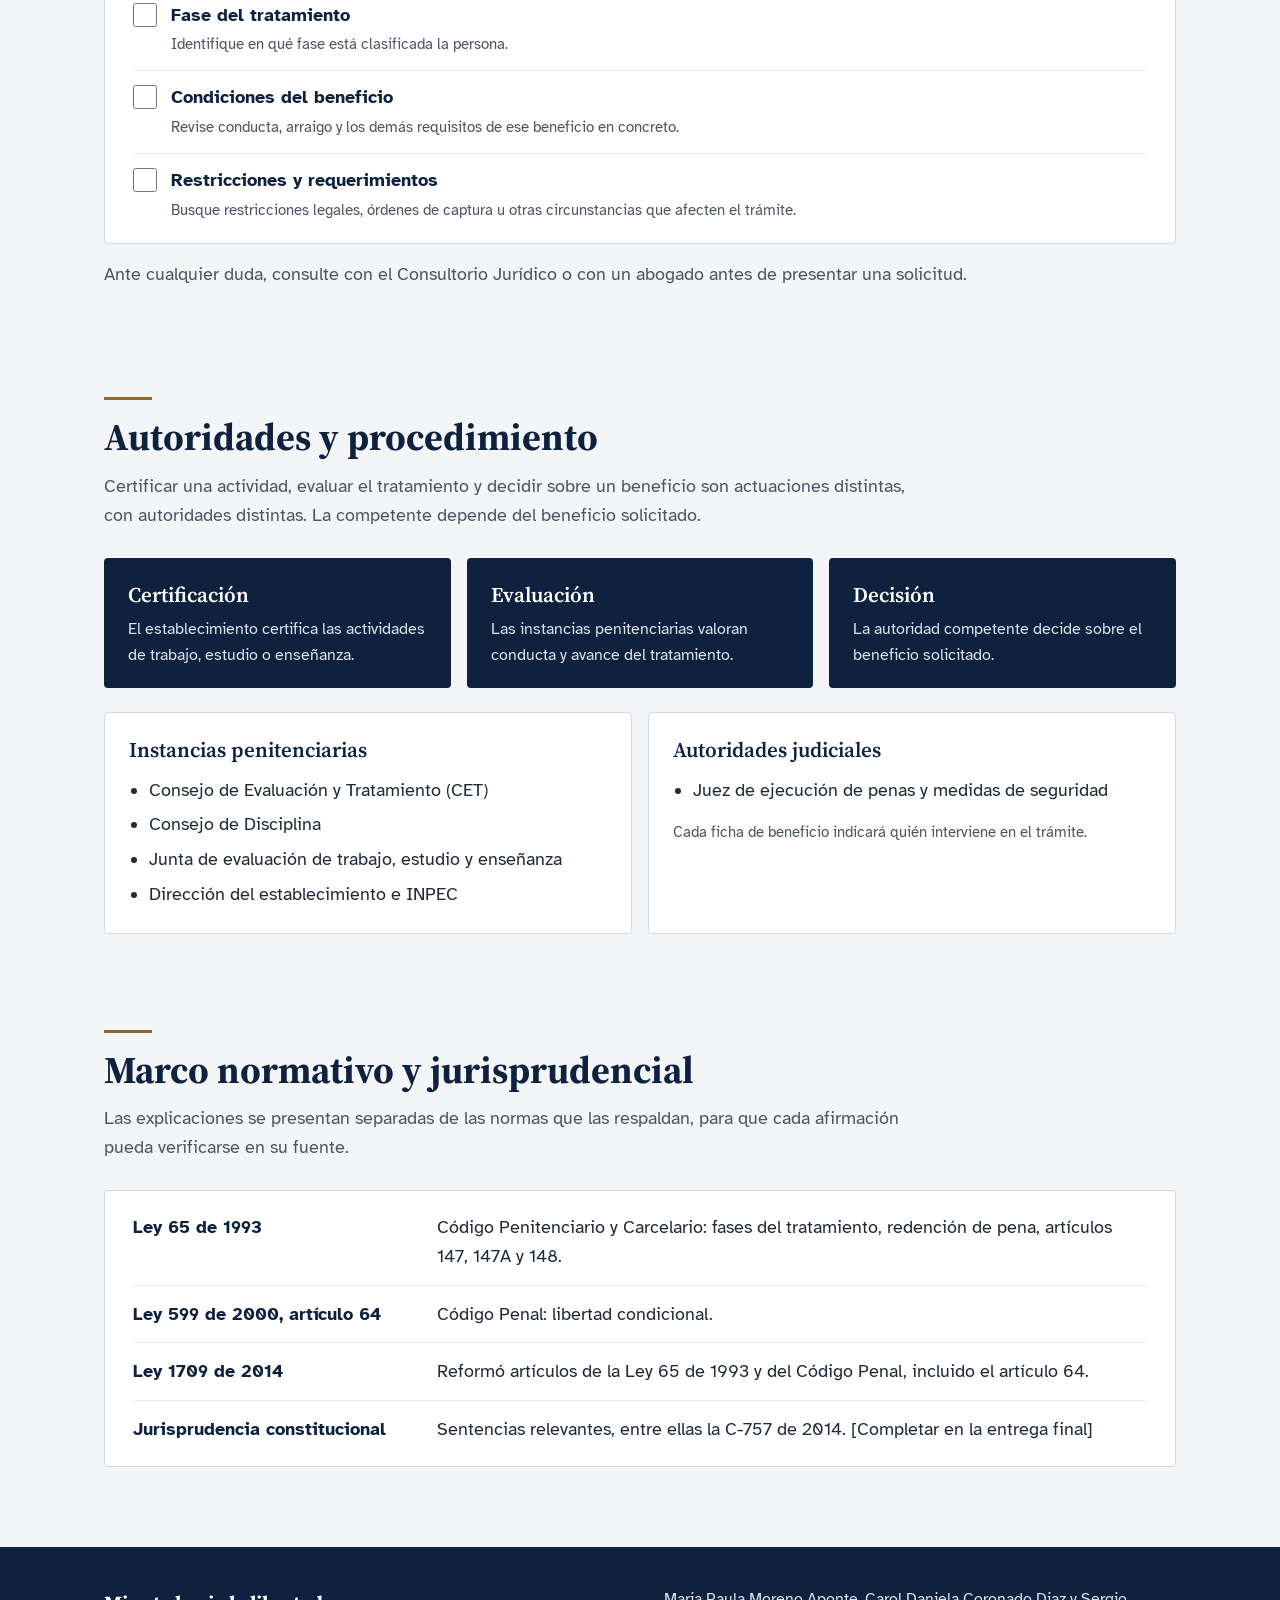
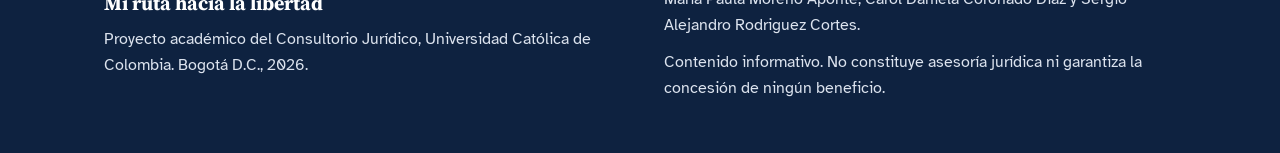
==== commit 228be4f1: "Agrega calculadora orientativa" ====
--- a/index.html
+++ b/index.html
@@ -24,6 +24,7 @@
       <a href="#fases">Fases</a>
       <a href="#redencion">Redención</a>
       <a href="#fracciones">Fracciones</a>
+      <a href="#calculadora">Calculadora</a>
       <a href="#revisar">Qué revisar</a>
       <a href="#autoridades">Autoridades</a>
       <a href="#normas">Normas</a>
@@ -119,6 +120,56 @@
     <p class="small muted">Los colores solo distinguen los temas. No son categorías jurídicas.</p>
   </section>
 
+  <!-- Calculadora orientativa -->
+  <section id="calculadora" class="section container">
+    <div class="rule"></div>
+    <h2 class="section-title">Calculadora orientativa de tiempo cumplido</h2>
+    <p class="section-intro">Con la pena impuesta, la fecha de inicio y la redención reconocida, la calculadora estima cuánto tiempo lleva cumplido y cuánto falta para llegar a 1/3, 3/5 y 4/5. Solo mide el tiempo: no decide si procede un beneficio.</p>
+
+    <div class="calc-examples">
+      <span class="calc-examples-label">Probar con un caso de ejemplo (datos inventados):</span>
+      <button type="button" class="btn btn-outline" data-ejemplo="A">Caso A: recién comienza</button>
+      <button type="button" class="btn btn-outline" data-ejemplo="B">Caso B: a mitad de camino</button>
+      <button type="button" class="btn btn-outline" data-ejemplo="C">Caso C: ya avanzado</button>
+    </div>
+
+    <form id="calc-form" class="card calc-form" novalidate>
+      <fieldset>
+        <legend>Pena impuesta</legend>
+        <div class="calc-fields">
+          <div class="field"><label for="penaAnios">Años</label><input id="penaAnios" name="penaAnios" type="number" inputmode="numeric" min="0" step="1" placeholder="0"></div>
+          <div class="field"><label for="penaMeses">Meses</label><input id="penaMeses" name="penaMeses" type="number" inputmode="numeric" min="0" step="1" placeholder="0"></div>
+          <div class="field"><label for="penaDias">Días</label><input id="penaDias" name="penaDias" type="number" inputmode="numeric" min="0" step="1" placeholder="0"></div>
+        </div>
+      </fieldset>
+
+      <fieldset>
+        <legend>Fechas</legend>
+        <div class="calc-fields">
+          <div class="field"><label for="fechaInicio">Inicio de la privación de la libertad</label><input id="fechaInicio" name="fechaInicio" type="date"><small>Día de la captura o desde el que se cuenta la detención.</small></div>
+          <div class="field"><label for="fechaCorte">Fecha de corte</label><input id="fechaCorte" name="fechaCorte" type="date"><small>Hasta cuándo se cuenta. Por defecto, hoy.</small></div>
+        </div>
+      </fieldset>
+
+      <fieldset>
+        <legend>Redención</legend>
+        <div class="calc-fields">
+          <div class="field"><label for="redencionDias">Días de redención ya reconocidos</label><input id="redencionDias" name="redencionDias" type="number" inputmode="numeric" min="0" step="1" placeholder="0"><small>Solo los reconocidos por la autoridad competente.</small></div>
+          <div class="field"><label for="ritmoRedencion">Redención que espera seguir sumando (opcional)</label><input id="ritmoRedencion" name="ritmoRedencion" type="number" inputmode="decimal" min="0" step="any" placeholder="0"><small>Días redimidos por mes. Solo cambia las fechas estimadas.</small></div>
+        </div>
+      </fieldset>
+
+      <div class="calc-actions">
+        <button type="submit" class="btn btn-primary">Calcular</button>
+        <button type="reset" class="btn btn-outline">Limpiar</button>
+      </div>
+    </form>
+
+    <div id="calc-errores" class="calc-errors" role="alert" hidden></div>
+    <div id="calc-resultado" class="calc-result" aria-live="polite" hidden></div>
+    <p class="small muted calc-method">Cómo se calcula: la pena se pasa a días (mes de 30 días, año de 360). El tiempo cumplido es el tiempo físico, contado desde el día de inicio hasta el de corte, más la redención reconocida. Cada fracción se redondea hacia arriba. [Por confirmar con quienes validan el proyecto]</p>
+  </section>
+
   <!-- Sección 5: qué revisar -->
   <section id="revisar" class="section container">
     <div class="rule"></div>
@@ -194,6 +245,8 @@
   </div>
 </footer>
 
+<script src="js/calculo.js" defer></script>
+<script src="js/calculadora-ui.js" defer></script>
 <script src="js/main.js" defer></script>
 </body>
 </html>
